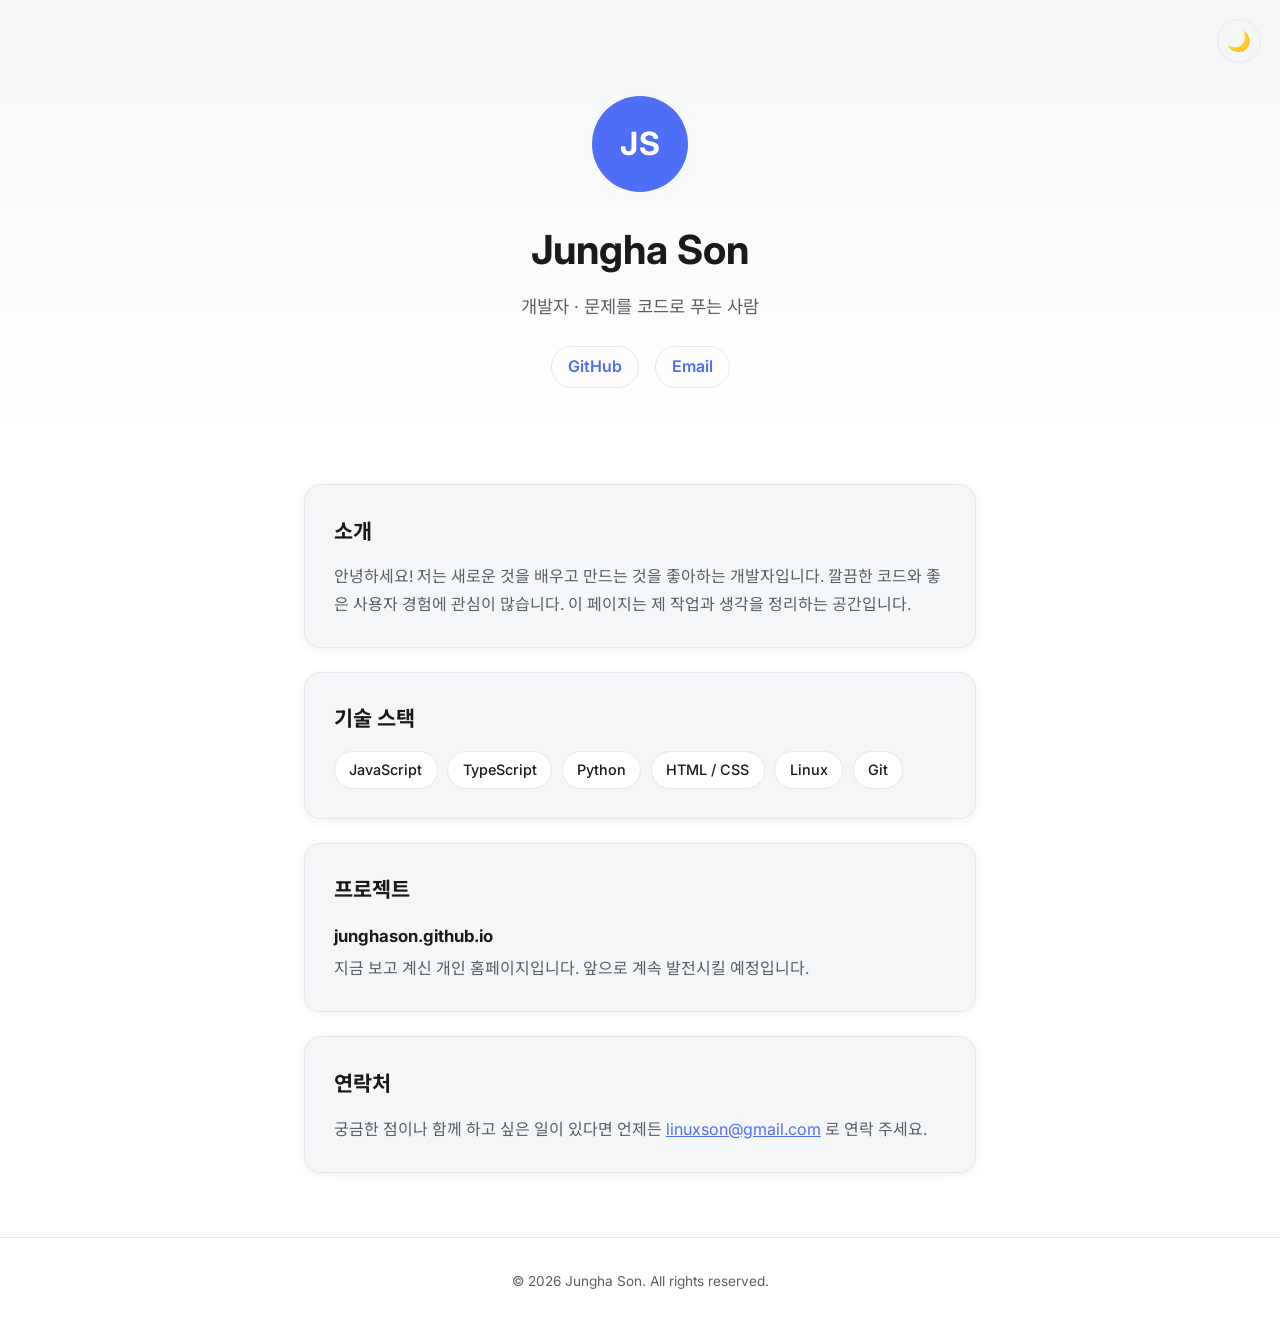
==== index.html @ 43a70adc "Add simple personal homepage - index.html: 소개, 기술 스택, 프로젝트, 연락처 섹션 - style.css: 반응형 레이아웃 + 라이트/다크 테마" ====
<!DOCTYPE html>
<html lang="ko">
<head>
  <meta charset="UTF-8" />
  <meta name="viewport" content="width=device-width, initial-scale=1.0" />
  <title>Jungha Son</title>
  <meta name="description" content="Jungha Son의 개인 홈페이지" />
  <link rel="preconnect" href="https://fonts.googleapis.com" />
  <link rel="preconnect" href="https://fonts.gstatic.com" crossorigin />
  <link href="https://fonts.googleapis.com/css2?family=Inter:wght@400;500;600;700&family=Noto+Sans+KR:wght@400;500;700&display=swap" rel="stylesheet" />
  <link rel="stylesheet" href="style.css" />
</head>
<body>
  <button id="theme-toggle" class="theme-toggle" aria-label="테마 전환">🌙</button>

  <header class="hero">
    <div class="hero-inner">
      <div class="avatar" aria-hidden="true">JS</div>
      <h1>Jungha Son</h1>
      <p class="tagline">개발자 · 문제를 코드로 푸는 사람</p>
      <nav class="social">
        <a href="https://github.com/junghason" target="_blank" rel="noopener">GitHub</a>
        <a href="mailto:linuxson@gmail.com">Email</a>
      </nav>
    </div>
  </header>

  <main>
    <section class="card">
      <h2>소개</h2>
      <p>
        안녕하세요! 저는 새로운 것을 배우고 만드는 것을 좋아하는 개발자입니다.
        깔끔한 코드와 좋은 사용자 경험에 관심이 많습니다.
        이 페이지는 제 작업과 생각을 정리하는 공간입니다.
      </p>
    </section>

    <section class="card">
      <h2>기술 스택</h2>
      <ul class="tags">
        <li>JavaScript</li>
        <li>TypeScript</li>
        <li>Python</li>
        <li>HTML / CSS</li>
        <li>Linux</li>
        <li>Git</li>
      </ul>
    </section>

    <section class="card">
      <h2>프로젝트</h2>
      <ul class="projects">
        <li>
          <h3>junghason.github.io</h3>
          <p>지금 보고 계신 개인 홈페이지입니다. 앞으로 계속 발전시킬 예정입니다.</p>
        </li>
      </ul>
    </section>

    <section class="card">
      <h2>연락처</h2>
      <p>
        궁금한 점이나 함께 하고 싶은 일이 있다면 언제든
        <a href="mailto:linuxson@gmail.com">linuxson@gmail.com</a> 로 연락 주세요.
      </p>
    </section>
  </main>

  <footer>
    <p>&copy; <span id="year"></span> Jungha Son. All rights reserved.</p>
  </footer>

  <script src="script.js"></script>
</body>
</html>
---- style.css ----
:root {
  --bg: #ffffff;
  --bg-soft: #f5f6f8;
  --text: #1a1a1a;
  --text-soft: #5a5f66;
  --accent: #4f6ef7;
  --border: #e6e8eb;
  --shadow: rgba(0, 0, 0, 0.06);
}

[data-theme="dark"] {
  --bg: #0e1116;
  --bg-soft: #161b22;
  --text: #e6e8eb;
  --text-soft: #9aa3ad;
  --accent: #7c93ff;
  --border: #232a33;
  --shadow: rgba(0, 0, 0, 0.4);
}

* {
  box-sizing: border-box;
  margin: 0;
  padding: 0;
}

html {
  scroll-behavior: smooth;
}

body {
  font-family: "Inter", "Noto Sans KR", -apple-system, BlinkMacSystemFont, sans-serif;
  background: var(--bg);
  color: var(--text);
  line-height: 1.7;
  transition: background 0.3s ease, color 0.3s ease;
}

/* Theme toggle */
.theme-toggle {
  position: fixed;
  top: 1.2rem;
  right: 1.2rem;
  width: 44px;
  height: 44px;
  border-radius: 50%;
  border: 1px solid var(--border);
  background: var(--bg-soft);
  color: var(--text);
  font-size: 1.2rem;
  cursor: pointer;
  z-index: 10;
  transition: transform 0.2s ease, background 0.3s ease;
}
.theme-toggle:hover {
  transform: scale(1.1);
}

/* Hero */
.hero {
  text-align: center;
  padding: 6rem 1.5rem 4rem;
  background: linear-gradient(180deg, var(--bg-soft), var(--bg));
}
.hero-inner {
  max-width: 640px;
  margin: 0 auto;
}
.avatar {
  width: 96px;
  height: 96px;
  margin: 0 auto 1.5rem;
  border-radius: 50%;
  background: var(--accent);
  color: #fff;
  display: flex;
  align-items: center;
  justify-content: center;
  font-size: 2rem;
  font-weight: 700;
  letter-spacing: 1px;
}
.hero h1 {
  font-size: 2.5rem;
  font-weight: 700;
  margin-bottom: 0.5rem;
}
.tagline {
  color: var(--text-soft);
  font-size: 1.1rem;
  margin-bottom: 1.5rem;
}
.social {
  display: flex;
  gap: 1rem;
  justify-content: center;
}
.social a {
  color: var(--accent);
  text-decoration: none;
  font-weight: 600;
  padding: 0.4rem 1rem;
  border: 1px solid var(--border);
  border-radius: 999px;
  transition: background 0.2s ease, color 0.2s ease;
}
.social a:hover {
  background: var(--accent);
  color: #fff;
}

/* Main */
main {
  max-width: 720px;
  margin: 0 auto;
  padding: 2rem 1.5rem 4rem;
  display: grid;
  gap: 1.5rem;
}
.card {
  background: var(--bg-soft);
  border: 1px solid var(--border);
  border-radius: 16px;
  padding: 1.8rem;
  box-shadow: 0 2px 12px var(--shadow);
}
.card h2 {
  font-size: 1.3rem;
  margin-bottom: 0.9rem;
}
.card p {
  color: var(--text-soft);
}
.card a {
  color: var(--accent);
}

/* Tags */
.tags {
  list-style: none;
  display: flex;
  flex-wrap: wrap;
  gap: 0.6rem;
}
.tags li {
  background: var(--bg);
  border: 1px solid var(--border);
  border-radius: 999px;
  padding: 0.35rem 0.9rem;
  font-size: 0.9rem;
  font-weight: 500;
}

/* Projects */
.projects {
  list-style: none;
  display: grid;
  gap: 1rem;
}
.projects h3 {
  font-size: 1.05rem;
  margin-bottom: 0.3rem;
}

/* Footer */
footer {
  text-align: center;
  padding: 2rem 1.5rem;
  color: var(--text-soft);
  font-size: 0.85rem;
  border-top: 1px solid var(--border);
}

@media (max-width: 480px) {
  .hero {
    padding: 4.5rem 1.2rem 3rem;
  }
  .hero h1 {
    font-size: 2rem;
  }
}
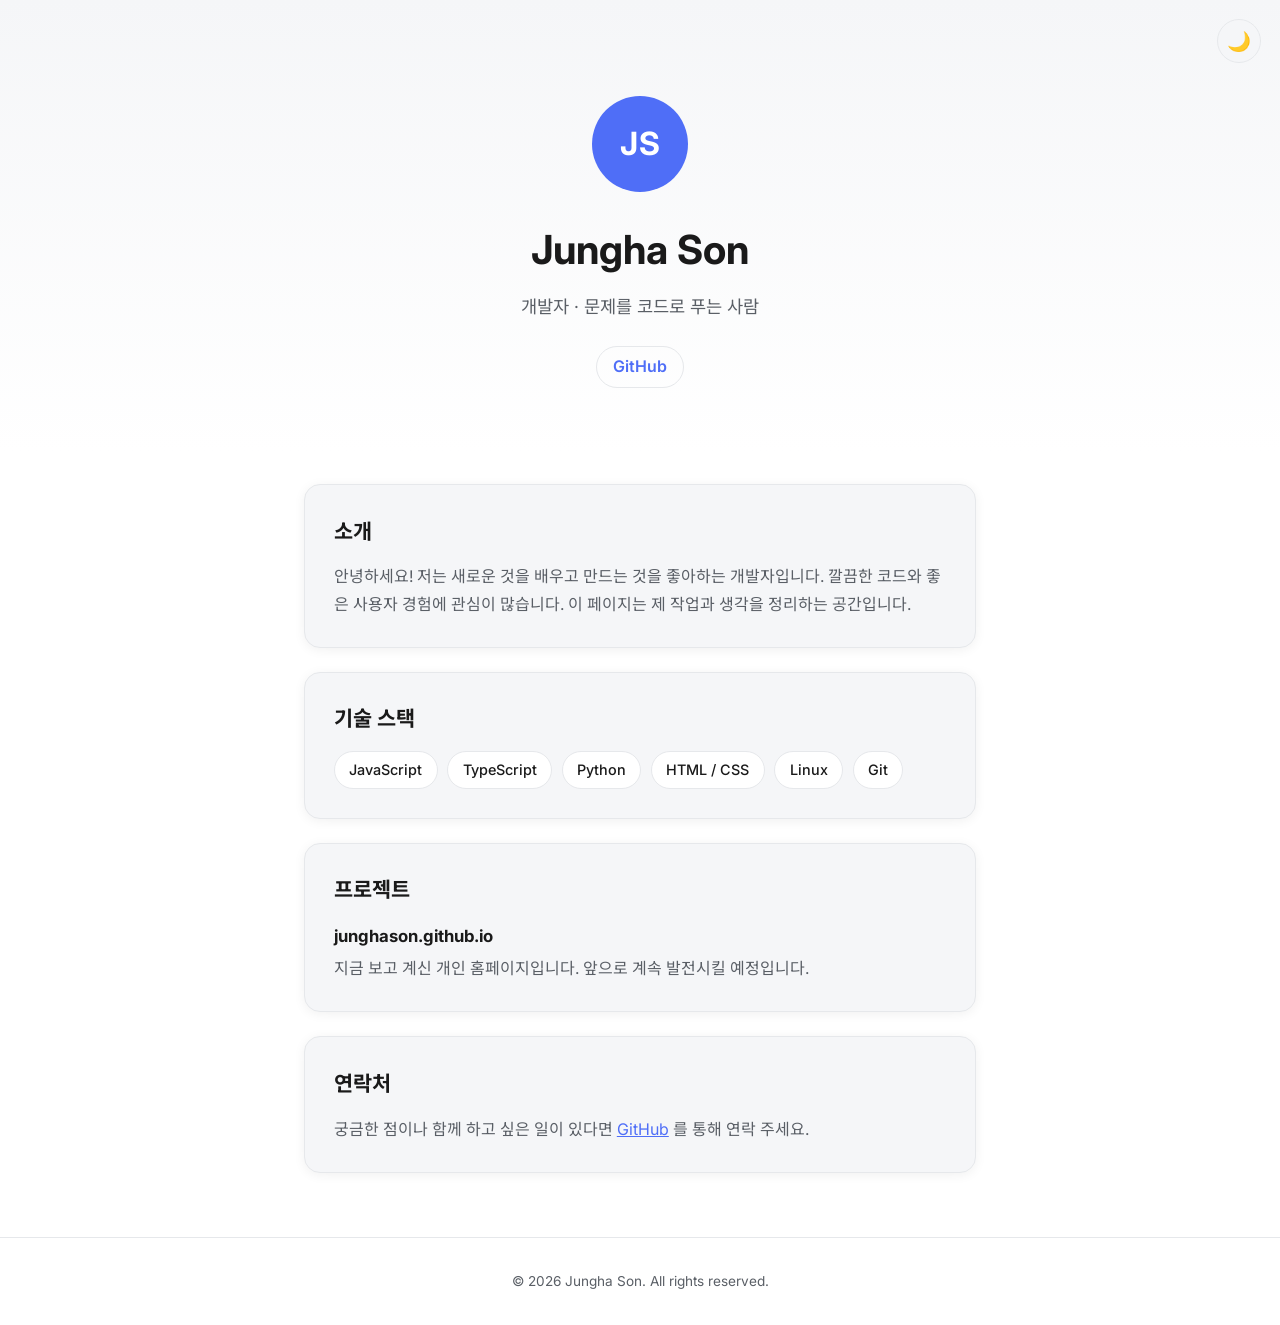
==== commit 01693770: "Remove personal email from homepage 연락처를 이메일 대신 GitHub 링크로 대체" ====
--- a/index.html
+++ b/index.html
@@ -20,7 +20,6 @@
       <p class="tagline">개발자 · 문제를 코드로 푸는 사람</p>
       <nav class="social">
         <a href="https://github.com/junghason" target="_blank" rel="noopener">GitHub</a>
-        <a href="mailto:linuxson@gmail.com">Email</a>
       </nav>
     </div>
   </header>
@@ -60,8 +59,9 @@
     <section class="card">
       <h2>연락처</h2>
       <p>
-        궁금한 점이나 함께 하고 싶은 일이 있다면 언제든
-        <a href="mailto:linuxson@gmail.com">linuxson@gmail.com</a> 로 연락 주세요.
+        궁금한 점이나 함께 하고 싶은 일이 있다면
+        <a href="https://github.com/junghason" target="_blank" rel="noopener">GitHub</a>
+        를 통해 연락 주세요.
       </p>
     </section>
   </main>
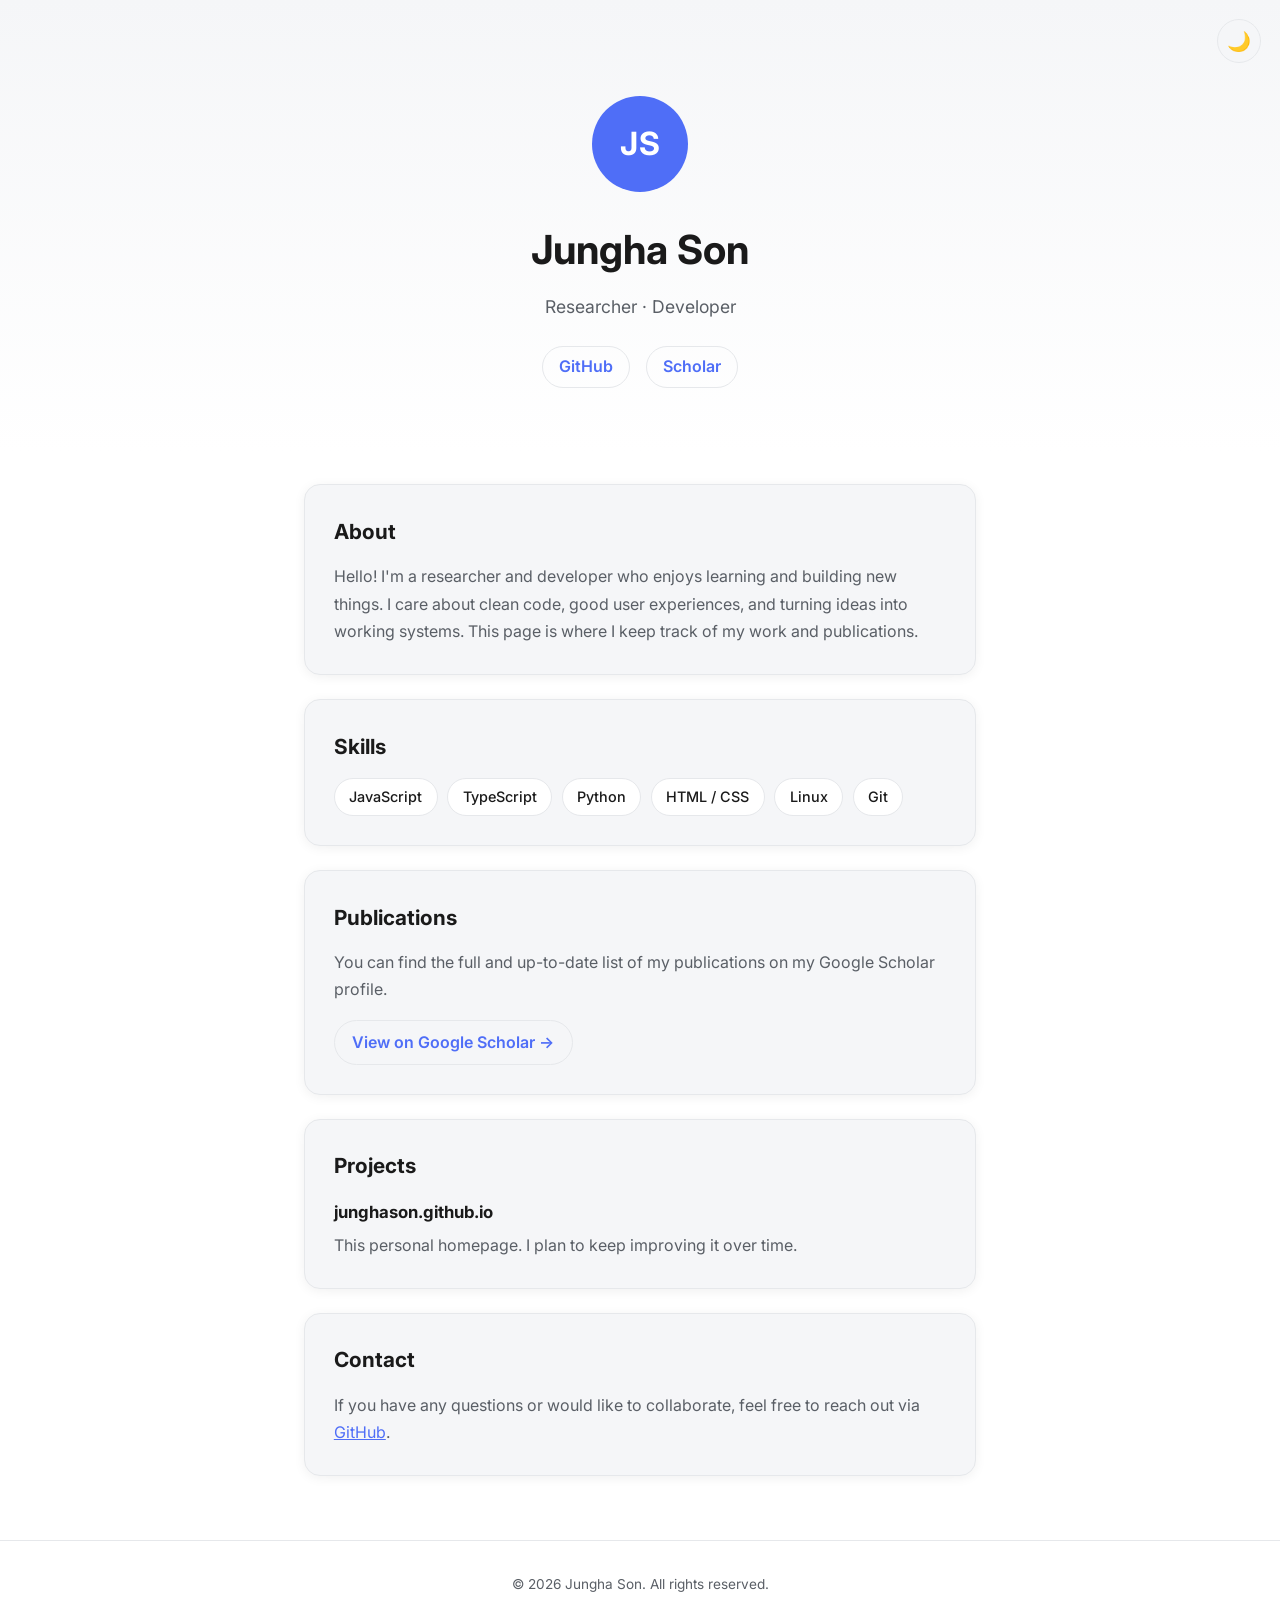
==== commit 5873199e: "Switch homepage to English and add Publications section - Translate all content to English - Add Pub" ====
--- a/index.html
+++ b/index.html
@@ -1,41 +1,43 @@
 <!DOCTYPE html>
-<html lang="ko">
+<html lang="en">
 <head>
   <meta charset="UTF-8" />
   <meta name="viewport" content="width=device-width, initial-scale=1.0" />
   <title>Jungha Son</title>
-  <meta name="description" content="Jungha Son의 개인 홈페이지" />
+  <meta name="description" content="Personal homepage of Jungha Son" />
   <link rel="preconnect" href="https://fonts.googleapis.com" />
   <link rel="preconnect" href="https://fonts.gstatic.com" crossorigin />
-  <link href="https://fonts.googleapis.com/css2?family=Inter:wght@400;500;600;700&family=Noto+Sans+KR:wght@400;500;700&display=swap" rel="stylesheet" />
+  <link href="https://fonts.googleapis.com/css2?family=Inter:wght@400;500;600;700&display=swap" rel="stylesheet" />
   <link rel="stylesheet" href="style.css" />
 </head>
 <body>
-  <button id="theme-toggle" class="theme-toggle" aria-label="테마 전환">🌙</button>
+  <button id="theme-toggle" class="theme-toggle" aria-label="Toggle theme">🌙</button>
 
   <header class="hero">
     <div class="hero-inner">
       <div class="avatar" aria-hidden="true">JS</div>
       <h1>Jungha Son</h1>
-      <p class="tagline">개발자 · 문제를 코드로 푸는 사람</p>
+      <p class="tagline">Researcher &middot; Developer</p>
       <nav class="social">
         <a href="https://github.com/junghason" target="_blank" rel="noopener">GitHub</a>
+        <a href="https://scholar.google.com/" target="_blank" rel="noopener">Scholar</a>
       </nav>
     </div>
   </header>
 
   <main>
     <section class="card">
-      <h2>소개</h2>
+      <h2>About</h2>
       <p>
-        안녕하세요! 저는 새로운 것을 배우고 만드는 것을 좋아하는 개발자입니다.
-        깔끔한 코드와 좋은 사용자 경험에 관심이 많습니다.
-        이 페이지는 제 작업과 생각을 정리하는 공간입니다.
+        Hello! I'm a researcher and developer who enjoys learning and building
+        new things. I care about clean code, good user experiences, and turning
+        ideas into working systems. This page is where I keep track of my work
+        and publications.
       </p>
     </section>
 
     <section class="card">
-      <h2>기술 스택</h2>
+      <h2>Skills</h2>
       <ul class="tags">
         <li>JavaScript</li>
         <li>TypeScript</li>
@@ -46,22 +48,36 @@
       </ul>
     </section>
 
+    <section class="card" id="publications">
+      <h2>Publications</h2>
+      <p>
+        You can find the full and up-to-date list of my publications on my
+        Google Scholar profile.
+      </p>
+      <p class="scholar-link">
+        <!-- TODO: replace with your actual Google Scholar profile URL -->
+        <a href="https://scholar.google.com/" target="_blank" rel="noopener">
+          View on Google Scholar &rarr;
+        </a>
+      </p>
+    </section>
+
     <section class="card">
-      <h2>프로젝트</h2>
+      <h2>Projects</h2>
       <ul class="projects">
         <li>
           <h3>junghason.github.io</h3>
-          <p>지금 보고 계신 개인 홈페이지입니다. 앞으로 계속 발전시킬 예정입니다.</p>
+          <p>This personal homepage. I plan to keep improving it over time.</p>
         </li>
       </ul>
     </section>
 
     <section class="card">
-      <h2>연락처</h2>
+      <h2>Contact</h2>
       <p>
-        궁금한 점이나 함께 하고 싶은 일이 있다면
-        <a href="https://github.com/junghason" target="_blank" rel="noopener">GitHub</a>
-        를 통해 연락 주세요.
+        If you have any questions or would like to collaborate, feel free to
+        reach out via
+        <a href="https://github.com/junghason" target="_blank" rel="noopener">GitHub</a>.
       </p>
     </section>
   </main>
--- a/style.css
+++ b/style.css
@@ -162,6 +162,25 @@
   margin-bottom: 0.3rem;
 }
 
+/* Publications */
+.scholar-link {
+  margin-top: 1rem;
+}
+.scholar-link a {
+  display: inline-block;
+  font-weight: 600;
+  color: var(--accent);
+  text-decoration: none;
+  padding: 0.5rem 1.1rem;
+  border: 1px solid var(--border);
+  border-radius: 999px;
+  transition: background 0.2s ease, color 0.2s ease;
+}
+.scholar-link a:hover {
+  background: var(--accent);
+  color: #fff;
+}
+
 /* Footer */
 footer {
   text-align: center;
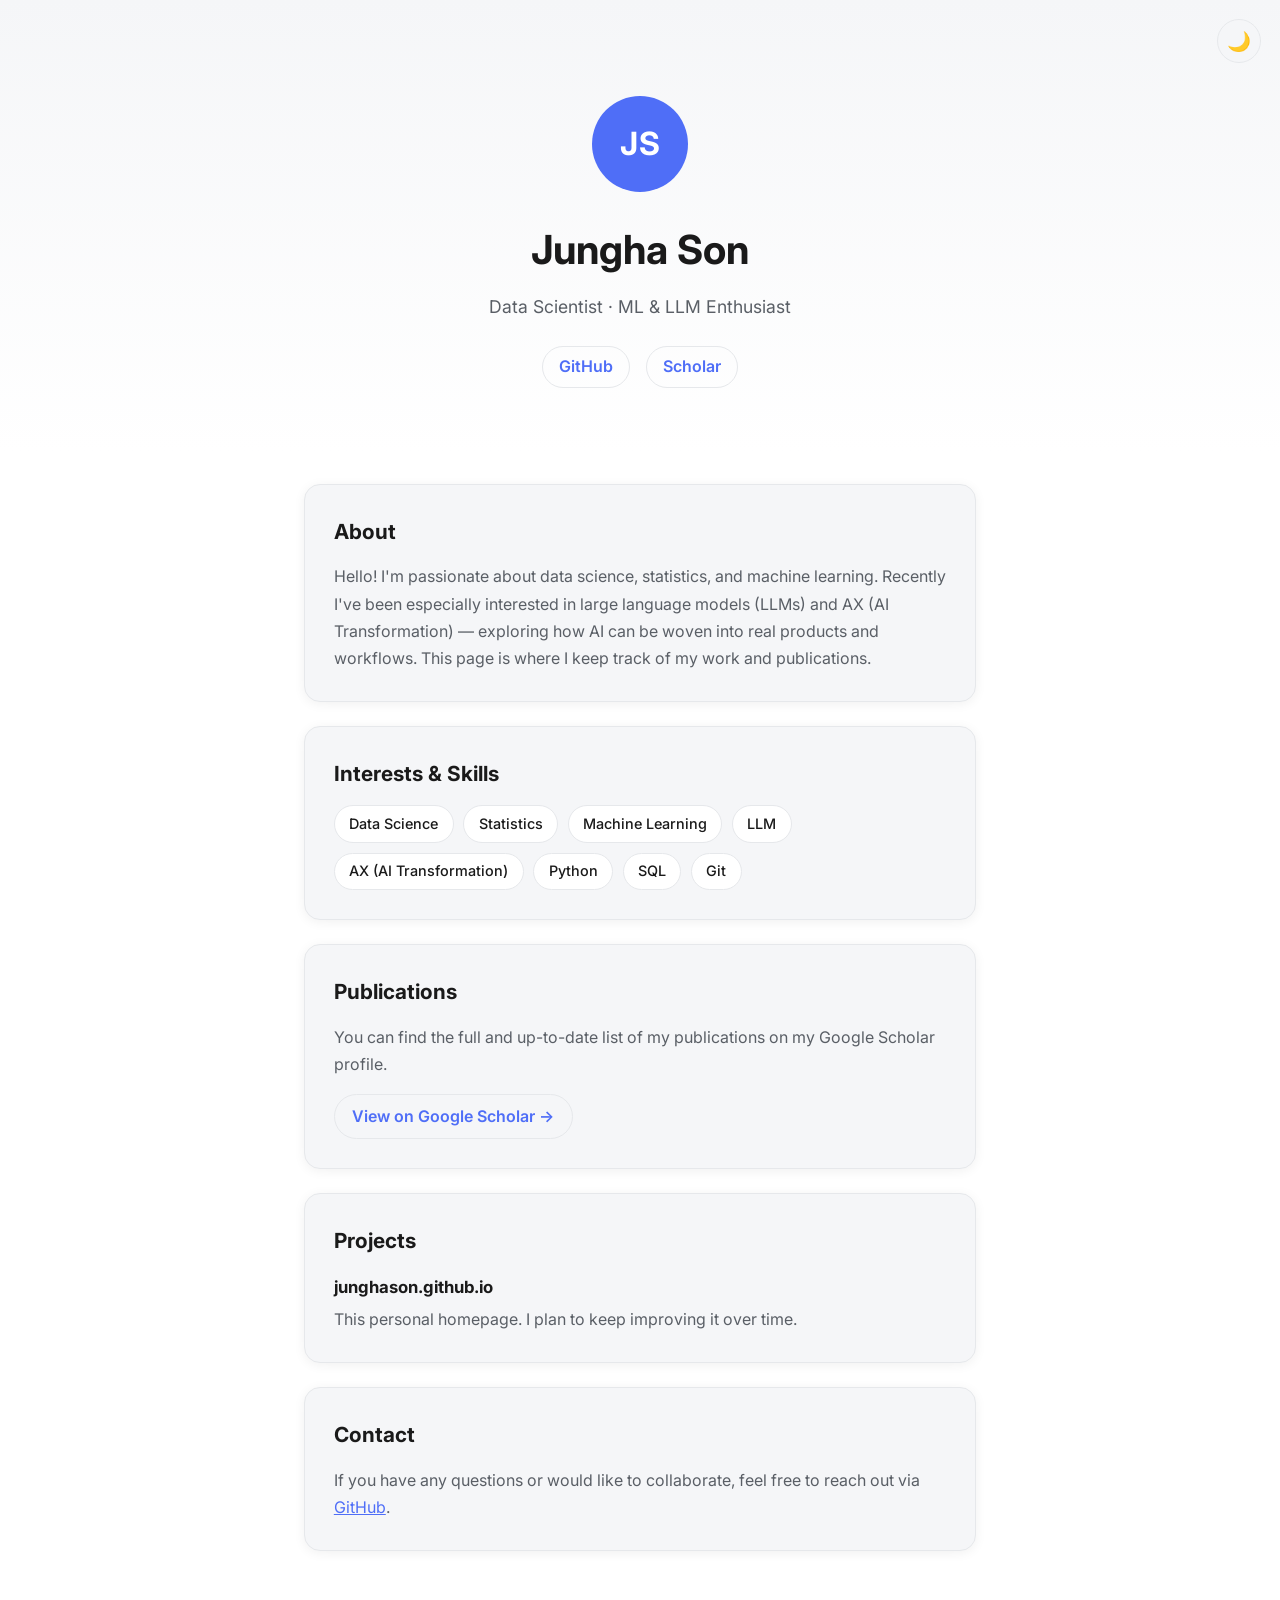
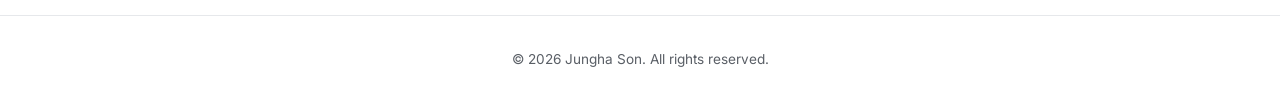
==== commit 6b5f3dd1: "Update interests to data science, ML, LLM, and AX - Tagline: Data Scientist, ML & LLM Enthusiast - A" ====
--- a/index.html
+++ b/index.html
@@ -17,7 +17,7 @@
     <div class="hero-inner">
       <div class="avatar" aria-hidden="true">JS</div>
       <h1>Jungha Son</h1>
-      <p class="tagline">Researcher &middot; Developer</p>
+      <p class="tagline">Data Scientist &middot; ML &amp; LLM Enthusiast</p>
       <nav class="social">
         <a href="https://github.com/junghason" target="_blank" rel="noopener">GitHub</a>
         <a href="https://scholar.google.com/" target="_blank" rel="noopener">Scholar</a>
@@ -29,21 +29,24 @@
     <section class="card">
       <h2>About</h2>
       <p>
-        Hello! I'm a researcher and developer who enjoys learning and building
-        new things. I care about clean code, good user experiences, and turning
-        ideas into working systems. This page is where I keep track of my work
-        and publications.
+        Hello! I'm passionate about data science, statistics, and machine
+        learning. Recently I've been especially interested in large language
+        models (LLMs) and AX (AI Transformation) &mdash; exploring how AI can be
+        woven into real products and workflows. This page is where I keep track
+        of my work and publications.
       </p>
     </section>
 
     <section class="card">
-      <h2>Skills</h2>
+      <h2>Interests &amp; Skills</h2>
       <ul class="tags">
-        <li>JavaScript</li>
-        <li>TypeScript</li>
+        <li>Data Science</li>
+        <li>Statistics</li>
+        <li>Machine Learning</li>
+        <li>LLM</li>
+        <li>AX (AI Transformation)</li>
         <li>Python</li>
-        <li>HTML / CSS</li>
-        <li>Linux</li>
+        <li>SQL</li>
         <li>Git</li>
       </ul>
     </section>
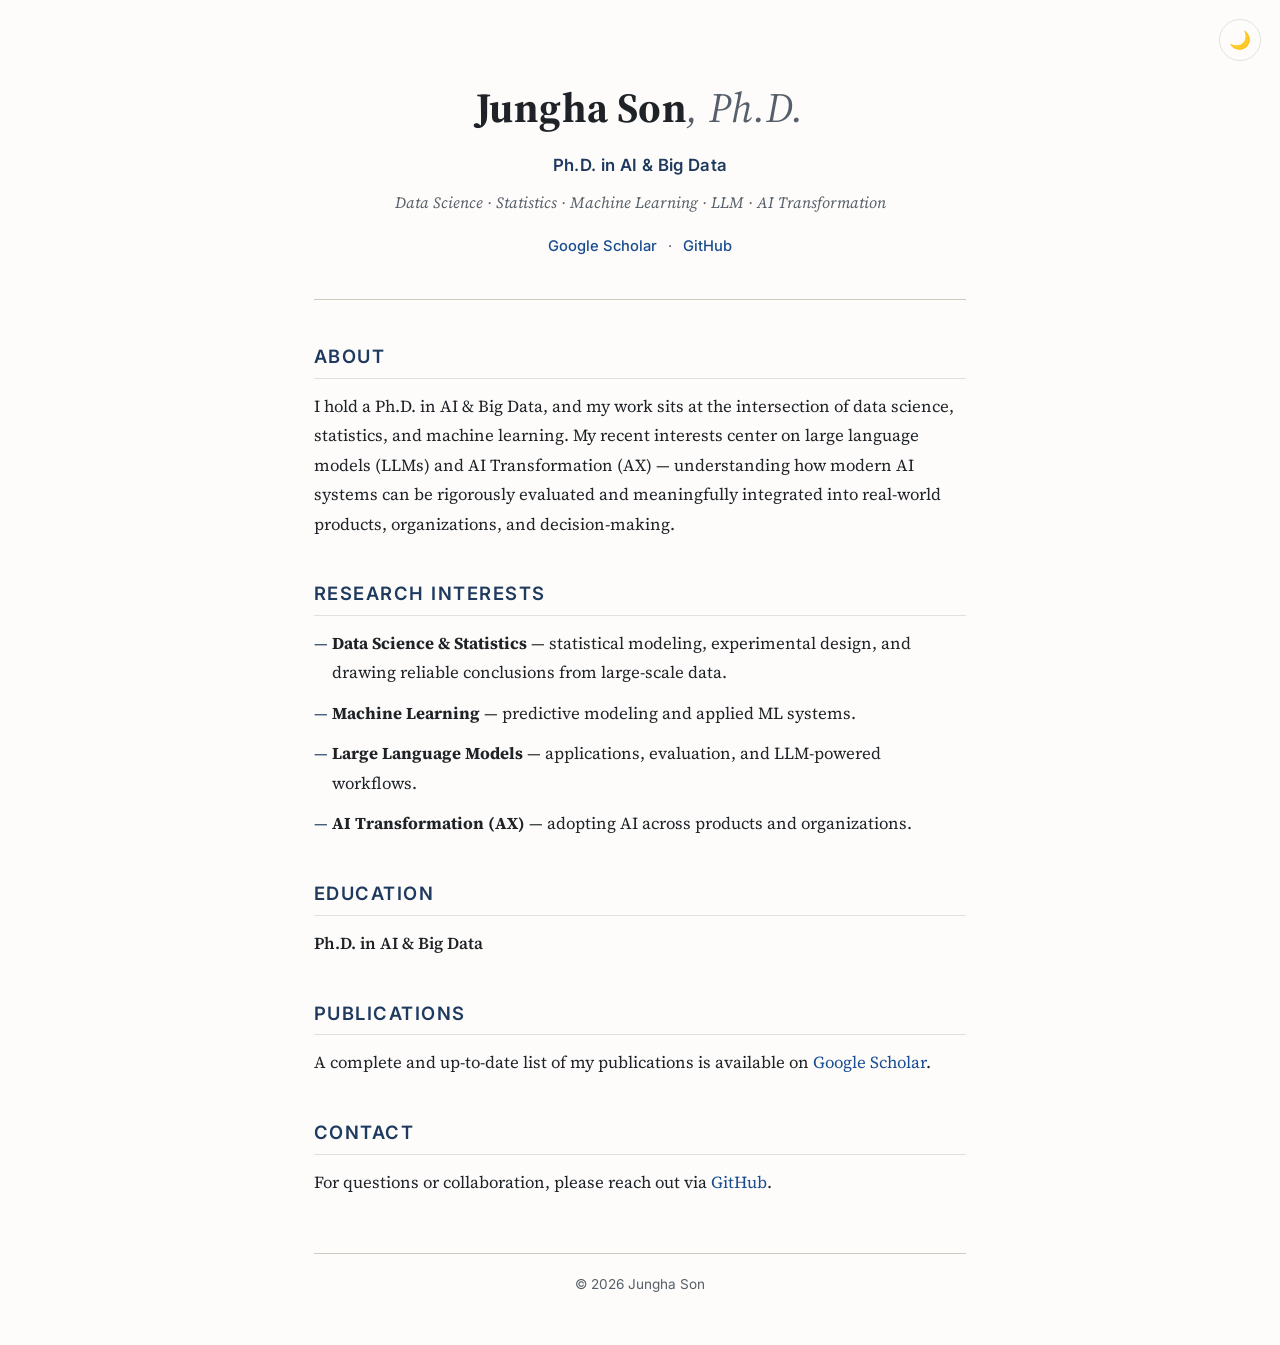
==== commit 907e9d44: "Redesign homepage with academic style - Serif typography (Source Serif 4) with scholarly layout - Pr" ====
--- a/index.html
+++ b/index.html
@@ -3,91 +3,97 @@
 <head>
   <meta charset="UTF-8" />
   <meta name="viewport" content="width=device-width, initial-scale=1.0" />
-  <title>Jungha Son</title>
-  <meta name="description" content="Personal homepage of Jungha Son" />
+  <title>Jungha Son, Ph.D.</title>
+  <meta name="description" content="Jungha Son, Ph.D. in AI &amp; Big Data — Data Science, Statistics, Machine Learning, LLM, and AI Transformation." />
   <link rel="preconnect" href="https://fonts.googleapis.com" />
   <link rel="preconnect" href="https://fonts.gstatic.com" crossorigin />
-  <link href="https://fonts.googleapis.com/css2?family=Inter:wght@400;500;600;700&display=swap" rel="stylesheet" />
+  <link href="https://fonts.googleapis.com/css2?family=Source+Serif+4:ital,opsz,wght@0,8..60,400;0,8..60,600;0,8..60,700;1,8..60,400&family=Inter:wght@400;500;600&display=swap" rel="stylesheet" />
   <link rel="stylesheet" href="style.css" />
 </head>
 <body>
   <button id="theme-toggle" class="theme-toggle" aria-label="Toggle theme">🌙</button>
 
-  <header class="hero">
-    <div class="hero-inner">
-      <div class="avatar" aria-hidden="true">JS</div>
-      <h1>Jungha Son</h1>
-      <p class="tagline">Data Scientist &middot; ML &amp; LLM Enthusiast</p>
-      <nav class="social">
+  <div class="page">
+    <header class="masthead">
+      <h1>Jungha Son<span class="degree">, Ph.D.</span></h1>
+      <p class="affiliation">Ph.D. in AI &amp; Big Data</p>
+      <p class="tagline">Data Science &middot; Statistics &middot; Machine Learning &middot; LLM &middot; AI Transformation</p>
+      <nav class="profile-links">
+        <a href="https://scholar.google.com/citations?user=TWOLOYsAAAAJ" target="_blank" rel="noopener">Google Scholar</a>
+        <span aria-hidden="true">&middot;</span>
         <a href="https://github.com/junghason" target="_blank" rel="noopener">GitHub</a>
-        <a href="https://scholar.google.com/" target="_blank" rel="noopener">Scholar</a>
       </nav>
-    </div>
-  </header>
+    </header>
 
-  <main>
-    <section class="card">
-      <h2>About</h2>
-      <p>
-        Hello! I'm passionate about data science, statistics, and machine
-        learning. Recently I've been especially interested in large language
-        models (LLMs) and AX (AI Transformation) &mdash; exploring how AI can be
-        woven into real products and workflows. This page is where I keep track
-        of my work and publications.
-      </p>
-    </section>
+    <hr class="rule" />
 
-    <section class="card">
-      <h2>Interests &amp; Skills</h2>
-      <ul class="tags">
-        <li>Data Science</li>
-        <li>Statistics</li>
-        <li>Machine Learning</li>
-        <li>LLM</li>
-        <li>AX (AI Transformation)</li>
-        <li>Python</li>
-        <li>SQL</li>
-        <li>Git</li>
-      </ul>
-    </section>
+    <main>
+      <section>
+        <h2>About</h2>
+        <p>
+          I hold a Ph.D. in AI &amp; Big Data, and my work sits at the
+          intersection of data science, statistics, and machine learning.
+          My recent interests center on large language models (LLMs) and
+          AI Transformation (AX) &mdash; understanding how modern AI systems can
+          be rigorously evaluated and meaningfully integrated into real-world
+          products, organizations, and decision-making.
+        </p>
+      </section>
 
-    <section class="card" id="publications">
-      <h2>Publications</h2>
-      <p>
-        You can find the full and up-to-date list of my publications on my
-        Google Scholar profile.
-      </p>
-      <p class="scholar-link">
-        <!-- TODO: replace with your actual Google Scholar profile URL -->
-        <a href="https://scholar.google.com/" target="_blank" rel="noopener">
-          View on Google Scholar &rarr;
-        </a>
-      </p>
-    </section>
+      <section>
+        <h2>Research Interests</h2>
+        <ul class="interest-list">
+          <li>
+            <strong>Data Science &amp; Statistics</strong> &mdash;
+            statistical modeling, experimental design, and drawing reliable
+            conclusions from large-scale data.
+          </li>
+          <li>
+            <strong>Machine Learning</strong> &mdash;
+            predictive modeling and applied ML systems.
+          </li>
+          <li>
+            <strong>Large Language Models</strong> &mdash;
+            applications, evaluation, and LLM-powered workflows.
+          </li>
+          <li>
+            <strong>AI Transformation (AX)</strong> &mdash;
+            adopting AI across products and organizations.
+          </li>
+        </ul>
+      </section>
 
-    <section class="card">
-      <h2>Projects</h2>
-      <ul class="projects">
-        <li>
-          <h3>junghason.github.io</h3>
-          <p>This personal homepage. I plan to keep improving it over time.</p>
-        </li>
-      </ul>
-    </section>
+      <section>
+        <h2>Education</h2>
+        <ul class="cv-list">
+          <li>
+            <span class="cv-title">Ph.D. in AI &amp; Big Data</span>
+            <!-- TODO: add institution and year, e.g., "University Name, 2024" -->
+          </li>
+        </ul>
+      </section>
 
-    <section class="card">
-      <h2>Contact</h2>
-      <p>
-        If you have any questions or would like to collaborate, feel free to
-        reach out via
-        <a href="https://github.com/junghason" target="_blank" rel="noopener">GitHub</a>.
-      </p>
-    </section>
-  </main>
+      <section>
+        <h2>Publications</h2>
+        <p>
+          A complete and up-to-date list of my publications is available on
+          <a href="https://scholar.google.com/citations?user=TWOLOYsAAAAJ" target="_blank" rel="noopener">Google Scholar</a>.
+        </p>
+      </section>
 
-  <footer>
-    <p>&copy; <span id="year"></span> Jungha Son. All rights reserved.</p>
-  </footer>
+      <section>
+        <h2>Contact</h2>
+        <p>
+          For questions or collaboration, please reach out via
+          <a href="https://github.com/junghason" target="_blank" rel="noopener">GitHub</a>.
+        </p>
+      </section>
+    </main>
+
+    <footer>
+      <p>&copy; <span id="year"></span> Jungha Son</p>
+    </footer>
+  </div>
 
   <script src="script.js"></script>
 </body>
--- a/style.css
+++ b/style.css
@@ -1,21 +1,21 @@
 :root {
-  --bg: #ffffff;
-  --bg-soft: #f5f6f8;
-  --text: #1a1a1a;
-  --text-soft: #5a5f66;
-  --accent: #4f6ef7;
-  --border: #e6e8eb;
-  --shadow: rgba(0, 0, 0, 0.06);
+  --bg: #fdfcfa;
+  --text: #1f2328;
+  --text-soft: #57606a;
+  --accent: #1f3a5f;
+  --link: #1a4d8f;
+  --border: #e3e0da;
+  --rule: #cfcabf;
 }
 
 [data-theme="dark"] {
-  --bg: #0e1116;
-  --bg-soft: #161b22;
-  --text: #e6e8eb;
-  --text-soft: #9aa3ad;
-  --accent: #7c93ff;
-  --border: #232a33;
-  --shadow: rgba(0, 0, 0, 0.4);
+  --bg: #11151b;
+  --text: #dfe3e8;
+  --text-soft: #98a1ab;
+  --accent: #9db8d9;
+  --link: #8ab4f8;
+  --border: #2a313a;
+  --rule: #3a424d;
 }
 
 * {
@@ -29,11 +29,18 @@
 }
 
 body {
-  font-family: "Inter", "Noto Sans KR", -apple-system, BlinkMacSystemFont, sans-serif;
+  font-family: "Source Serif 4", Georgia, "Times New Roman", serif;
   background: var(--bg);
   color: var(--text);
-  line-height: 1.7;
+  line-height: 1.75;
+  font-size: 1.05rem;
   transition: background 0.3s ease, color 0.3s ease;
+}
+
+.page {
+  max-width: 700px;
+  margin: 0 auto;
+  padding: 4.5rem 1.5rem 3rem;
 }
 
 /* Theme toggle */
@@ -41,160 +48,147 @@
   position: fixed;
   top: 1.2rem;
   right: 1.2rem;
-  width: 44px;
-  height: 44px;
+  width: 42px;
+  height: 42px;
   border-radius: 50%;
   border: 1px solid var(--border);
-  background: var(--bg-soft);
+  background: var(--bg);
   color: var(--text);
-  font-size: 1.2rem;
+  font-size: 1.1rem;
   cursor: pointer;
   z-index: 10;
-  transition: transform 0.2s ease, background 0.3s ease;
+  transition: transform 0.2s ease;
 }
 .theme-toggle:hover {
-  transform: scale(1.1);
+  transform: scale(1.08);
 }
 
-/* Hero */
-.hero {
+/* Masthead */
+.masthead {
   text-align: center;
-  padding: 6rem 1.5rem 4rem;
-  background: linear-gradient(180deg, var(--bg-soft), var(--bg));
 }
-.hero-inner {
-  max-width: 640px;
-  margin: 0 auto;
+.masthead h1 {
+  font-size: 2.6rem;
+  font-weight: 700;
+  letter-spacing: 0.01em;
 }
-.avatar {
-  width: 96px;
-  height: 96px;
-  margin: 0 auto 1.5rem;
-  border-radius: 50%;
-  background: var(--accent);
-  color: #fff;
-  display: flex;
-  align-items: center;
-  justify-content: center;
-  font-size: 2rem;
-  font-weight: 700;
-  letter-spacing: 1px;
+.degree {
+  font-weight: 400;
+  font-style: italic;
+  color: var(--text-soft);
 }
-.hero h1 {
-  font-size: 2.5rem;
-  font-weight: 700;
-  margin-bottom: 0.5rem;
+.affiliation {
+  margin-top: 0.4rem;
+  font-size: 1.05rem;
+  color: var(--accent);
+  font-weight: 600;
+  font-family: "Inter", sans-serif;
+  letter-spacing: 0.02em;
 }
 .tagline {
+  margin-top: 0.5rem;
   color: var(--text-soft);
-  font-size: 1.1rem;
-  margin-bottom: 1.5rem;
+  font-style: italic;
+  font-size: 0.98rem;
 }
-.social {
+.profile-links {
+  margin-top: 1.1rem;
+  font-family: "Inter", sans-serif;
+  font-size: 0.92rem;
+  color: var(--text-soft);
   display: flex;
-  gap: 1rem;
+  gap: 0.7rem;
   justify-content: center;
 }
-.social a {
-  color: var(--accent);
+.profile-links a {
+  color: var(--link);
   text-decoration: none;
-  font-weight: 600;
-  padding: 0.4rem 1rem;
-  border: 1px solid var(--border);
-  border-radius: 999px;
-  transition: background 0.2s ease, color 0.2s ease;
+  font-weight: 500;
 }
-.social a:hover {
-  background: var(--accent);
-  color: #fff;
+.profile-links a:hover {
+  text-decoration: underline;
 }
 
-/* Main */
+.rule {
+  border: none;
+  border-top: 1px solid var(--rule);
+  margin: 2.5rem auto;
+  width: 100%;
+}
+
+/* Sections */
 main {
-  max-width: 720px;
-  margin: 0 auto;
-  padding: 2rem 1.5rem 4rem;
   display: grid;
-  gap: 1.5rem;
+  gap: 2.4rem;
 }
-.card {
-  background: var(--bg-soft);
-  border: 1px solid var(--border);
-  border-radius: 16px;
-  padding: 1.8rem;
-  box-shadow: 0 2px 12px var(--shadow);
+section h2 {
+  font-size: 1.15rem;
+  font-family: "Inter", sans-serif;
+  font-weight: 600;
+  text-transform: uppercase;
+  letter-spacing: 0.08em;
+  color: var(--accent);
+  margin-bottom: 0.8rem;
+  padding-bottom: 0.35rem;
+  border-bottom: 1px solid var(--border);
 }
-.card h2 {
-  font-size: 1.3rem;
-  margin-bottom: 0.9rem;
+section p {
+  color: var(--text);
 }
-.card p {
-  color: var(--text-soft);
+section a {
+  color: var(--link);
+  text-decoration: none;
 }
-.card a {
+section a:hover {
+  text-decoration: underline;
+}
+
+/* Research interests */
+.interest-list {
+  list-style: none;
+  display: grid;
+  gap: 0.7rem;
+}
+.interest-list li {
+  padding-left: 1.1rem;
+  position: relative;
+}
+.interest-list li::before {
+  content: "—";
+  position: absolute;
+  left: 0;
   color: var(--accent);
 }
 
-/* Tags */
-.tags {
+/* CV-style lists (Education etc.) */
+.cv-list {
   list-style: none;
-  display: flex;
-  flex-wrap: wrap;
+  display: grid;
   gap: 0.6rem;
 }
-.tags li {
-  background: var(--bg);
-  border: 1px solid var(--border);
-  border-radius: 999px;
-  padding: 0.35rem 0.9rem;
-  font-size: 0.9rem;
-  font-weight: 500;
+.cv-title {
+  font-weight: 600;
 }
-
-/* Projects */
-.projects {
-  list-style: none;
-  display: grid;
-  gap: 1rem;
-}
-.projects h3 {
-  font-size: 1.05rem;
-  margin-bottom: 0.3rem;
-}
-
-/* Publications */
-.scholar-link {
-  margin-top: 1rem;
-}
-.scholar-link a {
-  display: inline-block;
-  font-weight: 600;
-  color: var(--accent);
-  text-decoration: none;
-  padding: 0.5rem 1.1rem;
-  border: 1px solid var(--border);
-  border-radius: 999px;
-  transition: background 0.2s ease, color 0.2s ease;
-}
-.scholar-link a:hover {
-  background: var(--accent);
-  color: #fff;
+.cv-detail {
+  color: var(--text-soft);
 }
 
 /* Footer */
 footer {
+  margin-top: 3.5rem;
+  padding-top: 1.2rem;
+  border-top: 1px solid var(--rule);
   text-align: center;
-  padding: 2rem 1.5rem;
   color: var(--text-soft);
   font-size: 0.85rem;
-  border-top: 1px solid var(--border);
+  font-family: "Inter", sans-serif;
 }
 
 @media (max-width: 480px) {
-  .hero {
-    padding: 4.5rem 1.2rem 3rem;
+  .page {
+    padding-top: 3.5rem;
   }
-  .hero h1 {
+  .masthead h1 {
     font-size: 2rem;
   }
 }
